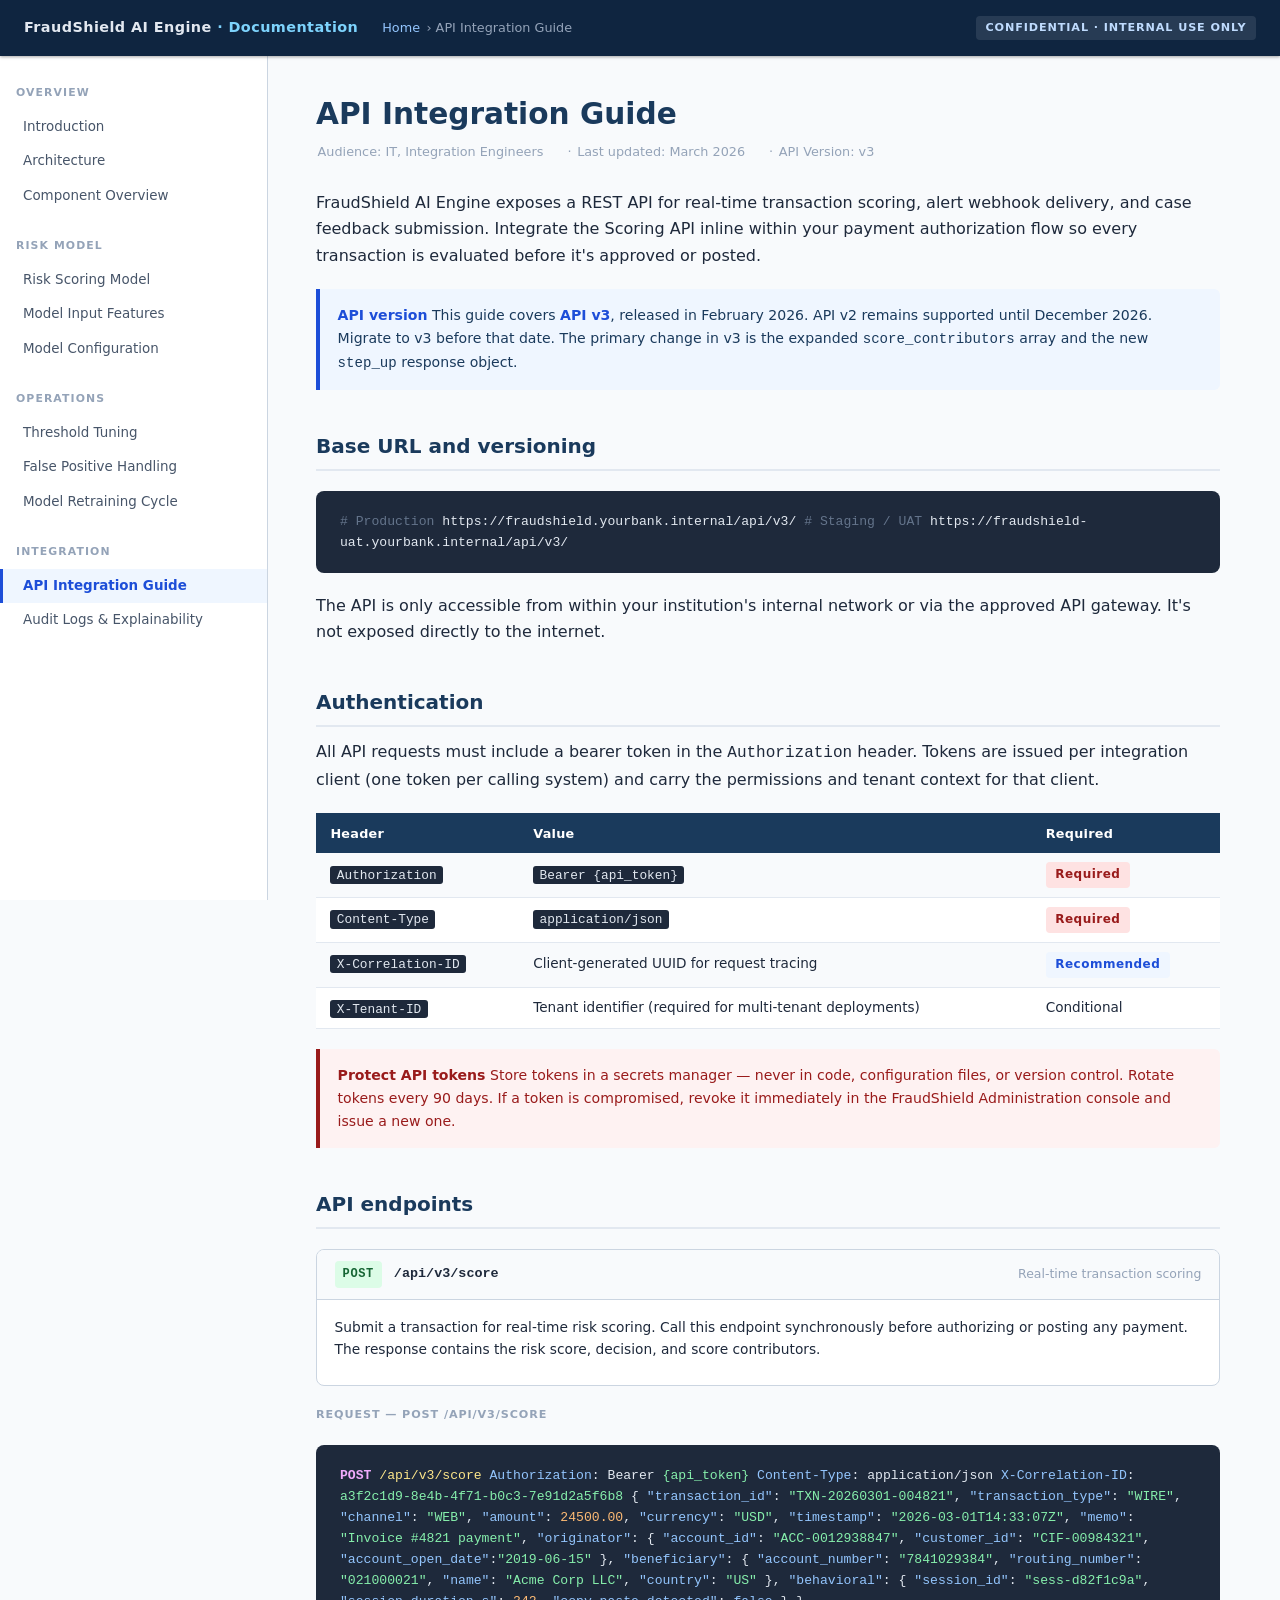
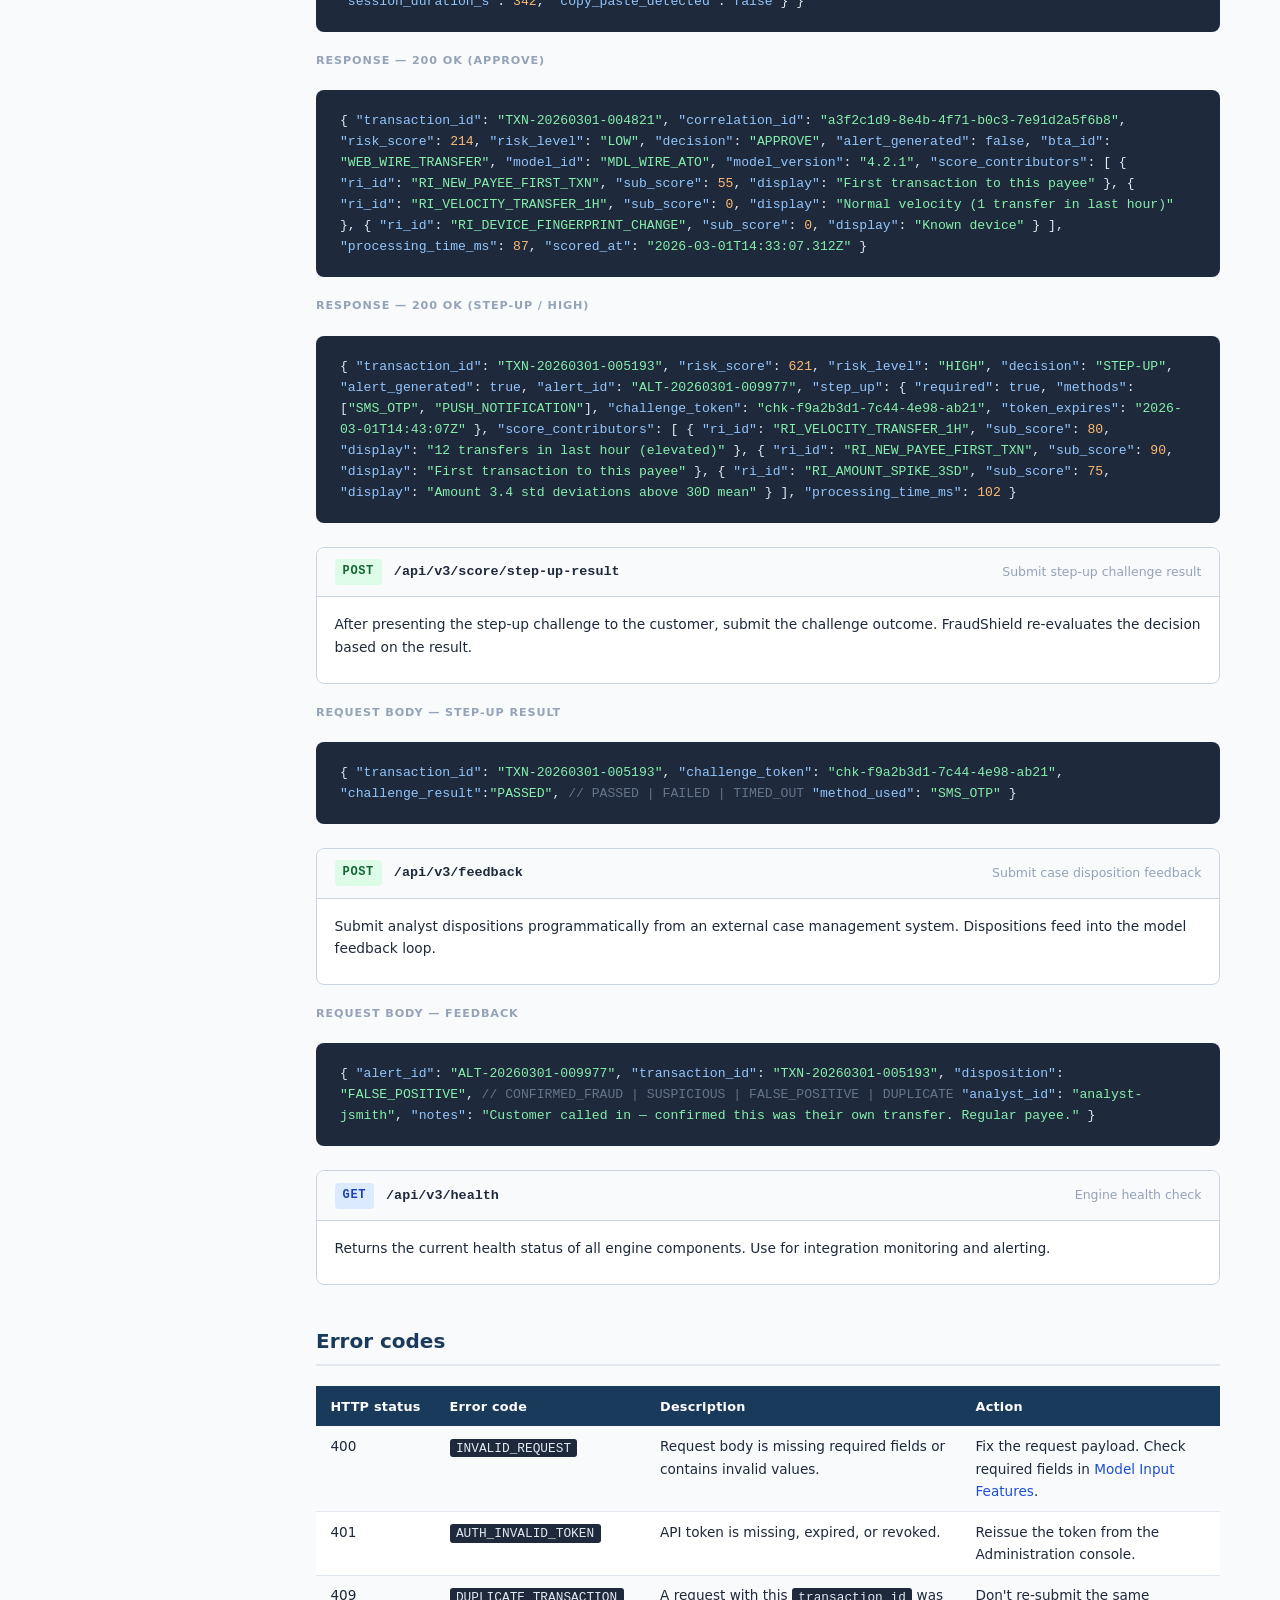
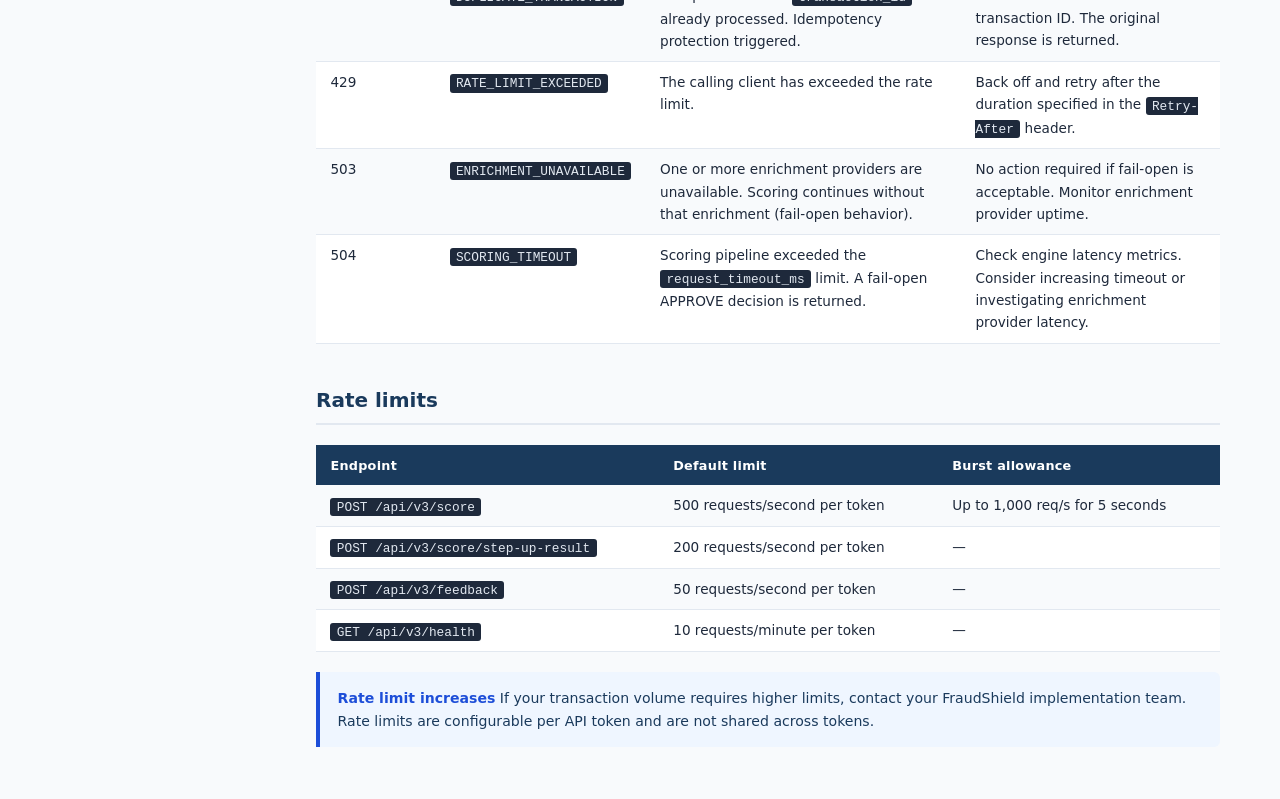
==== api-integration.html @ 113133ea "Initial build: FraudShield AI Engine documentation site 9-page enterprise HTML documentation portal " ====
<!DOCTYPE html>
<html lang="en">
<head>
<meta charset="UTF-8">
<meta name="viewport" content="width=device-width, initial-scale=1.0">
<title>API Integration Guide — FraudShield AI Engine</title>
<link rel="stylesheet" href="assets/style.css">
</head>
<body>

<header class="site-header">
  <a class="header-brand" href="index.html">FraudShield AI Engine <span>· Documentation</span></a>
  <div class="header-breadcrumb">
    <a href="index.html">Home</a> › API Integration Guide
  </div>
  <span class="header-badge">Confidential · Internal Use Only</span>
</header>

<nav class="sidebar">
  <div class="nav-section">Overview</div>
  <a href="index.html">Introduction</a>
  <a href="index.html#architecture">Architecture</a>
  <a href="index.html#components">Component Overview</a>

  <div class="nav-section">Risk Model</div>
  <a href="risk-model.html">Risk Scoring Model</a>
  <a href="model-inputs.html">Model Input Features</a>
  <a href="configuration.html">Model Configuration</a>

  <div class="nav-section">Operations</div>
  <a href="threshold-tuning.html">Threshold Tuning</a>
  <a href="false-positives.html">False Positive Handling</a>
  <a href="retraining.html">Model Retraining Cycle</a>

  <div class="nav-section">Integration</div>
  <a href="api-integration.html" class="active">API Integration Guide</a>
  <a href="audit-explainability.html">Audit Logs &amp; Explainability</a>
</nav>

<main class="main">

  <h1>API Integration Guide</h1>
  <p class="topic-meta">
    <span>Audience: IT, Integration Engineers</span>
    <span>Last updated: March 2026</span>
    <span>API Version: v3</span>
  </p>

  <p>
    FraudShield AI Engine exposes a REST API for real-time transaction scoring, alert webhook delivery, and case feedback submission. Integrate the Scoring API inline within your payment authorization flow so every transaction is evaluated before it's approved or posted.
  </p>

  <div class="note">
    <strong>API version</strong>
    This guide covers <strong>API v3</strong>, released in February 2026. API v2 remains supported until December 2026. Migrate to v3 before that date. The primary change in v3 is the expanded <code>score_contributors</code> array and the new <code>step_up</code> response object.
  </div>

  <!-- BASE URL -->
  <h2 id="base-url">Base URL and versioning</h2>

  <div class="code-block">
<span class="c-cmt"># Production</span>
https://fraudshield.yourbank.internal/api/v3/

<span class="c-cmt"># Staging / UAT</span>
https://fraudshield-uat.yourbank.internal/api/v3/
  </div>

  <p>
    The API is only accessible from within your institution's internal network or via the approved API gateway. It's not exposed directly to the internet.
  </p>

  <!-- AUTHENTICATION -->
  <h2 id="authentication">Authentication</h2>
  <p>
    All API requests must include a bearer token in the <code>Authorization</code> header. Tokens are issued per integration client (one token per calling system) and carry the permissions and tenant context for that client.
  </p>

  <div class="table-wrap">
    <table>
      <thead>
        <tr>
          <th>Header</th>
          <th>Value</th>
          <th>Required</th>
        </tr>
      </thead>
      <tbody>
        <tr>
          <td><code>Authorization</code></td>
          <td><code>Bearer {api_token}</code></td>
          <td><span class="score-badge badge-high">Required</span></td>
        </tr>
        <tr>
          <td><code>Content-Type</code></td>
          <td><code>application/json</code></td>
          <td><span class="score-badge badge-high">Required</span></td>
        </tr>
        <tr>
          <td><code>X-Correlation-ID</code></td>
          <td>Client-generated UUID for request tracing</td>
          <td><span class="score-badge badge-info">Recommended</span></td>
        </tr>
        <tr>
          <td><code>X-Tenant-ID</code></td>
          <td>Tenant identifier (required for multi-tenant deployments)</td>
          <td>Conditional</td>
        </tr>
      </tbody>
    </table>
  </div>

  <div class="caution">
    <strong>Protect API tokens</strong>
    Store tokens in a secrets manager — never in code, configuration files, or version control. Rotate tokens every 90 days. If a token is compromised, revoke it immediately in the FraudShield Administration console and issue a new one.
  </div>

  <!-- ENDPOINTS -->
  <h2 id="endpoints">API endpoints</h2>

  <!-- SCORE -->
  <div class="endpoint">
    <div class="endpoint-header">
      <span class="method method-post">POST</span>
      <span class="endpoint-path">/api/v3/score</span>
      <span class="endpoint-desc">Real-time transaction scoring</span>
    </div>
    <div class="endpoint-body">
      <p>Submit a transaction for real-time risk scoring. Call this endpoint synchronously before authorizing or posting any payment. The response contains the risk score, decision, and score contributors.</p>
    </div>
  </div>

  <div class="code-label">Request — POST /api/v3/score</div>
  <div class="code-block">
<span class="c-verb">POST</span> <span class="c-url">/api/v3/score</span>
<span class="c-key">Authorization</span>: Bearer <span class="c-str">{api_token}</span>
<span class="c-key">Content-Type</span>: application/json
<span class="c-key">X-Correlation-ID</span>: <span class="c-str">a3f2c1d9-8e4b-4f71-b0c3-7e91d2a5f6b8</span>

{
  <span class="c-key">"transaction_id"</span>:    <span class="c-str">"TXN-20260301-004821"</span>,
  <span class="c-key">"transaction_type"</span>:  <span class="c-str">"WIRE"</span>,
  <span class="c-key">"channel"</span>:           <span class="c-str">"WEB"</span>,
  <span class="c-key">"amount"</span>:            <span class="c-num">24500.00</span>,
  <span class="c-key">"currency"</span>:          <span class="c-str">"USD"</span>,
  <span class="c-key">"timestamp"</span>:         <span class="c-str">"2026-03-01T14:33:07Z"</span>,
  <span class="c-key">"memo"</span>:              <span class="c-str">"Invoice #4821 payment"</span>,
  <span class="c-key">"originator"</span>: {
    <span class="c-key">"account_id"</span>:       <span class="c-str">"ACC-0012938847"</span>,
    <span class="c-key">"customer_id"</span>:      <span class="c-str">"CIF-00984321"</span>,
    <span class="c-key">"account_open_date"</span>:<span class="c-str">"2019-06-15"</span>
  },
  <span class="c-key">"beneficiary"</span>: {
    <span class="c-key">"account_number"</span>:   <span class="c-str">"7841029384"</span>,
    <span class="c-key">"routing_number"</span>:   <span class="c-str">"021000021"</span>,
    <span class="c-key">"name"</span>:             <span class="c-str">"Acme Corp LLC"</span>,
    <span class="c-key">"country"</span>:          <span class="c-str">"US"</span>
  },
  <span class="c-key">"behavioral"</span>: {
    <span class="c-key">"session_id"</span>:           <span class="c-str">"sess-d82f1c9a"</span>,
    <span class="c-key">"session_duration_s"</span>:   <span class="c-num">342</span>,
    <span class="c-key">"copy_paste_detected"</span>:  <span class="c-key">false</span>
  }
}
  </div>

  <div class="code-label">Response — 200 OK (APPROVE)</div>
  <div class="code-block">
{
  <span class="c-key">"transaction_id"</span>:    <span class="c-str">"TXN-20260301-004821"</span>,
  <span class="c-key">"correlation_id"</span>:    <span class="c-str">"a3f2c1d9-8e4b-4f71-b0c3-7e91d2a5f6b8"</span>,
  <span class="c-key">"risk_score"</span>:        <span class="c-num">214</span>,
  <span class="c-key">"risk_level"</span>:        <span class="c-str">"LOW"</span>,
  <span class="c-key">"decision"</span>:          <span class="c-str">"APPROVE"</span>,
  <span class="c-key">"alert_generated"</span>:   <span class="c-key">false</span>,
  <span class="c-key">"bta_id"</span>:            <span class="c-str">"WEB_WIRE_TRANSFER"</span>,
  <span class="c-key">"model_id"</span>:          <span class="c-str">"MDL_WIRE_ATO"</span>,
  <span class="c-key">"model_version"</span>:     <span class="c-str">"4.2.1"</span>,
  <span class="c-key">"score_contributors"</span>: [
    { <span class="c-key">"ri_id"</span>: <span class="c-str">"RI_NEW_PAYEE_FIRST_TXN"</span>,     <span class="c-key">"sub_score"</span>: <span class="c-num">55</span>, <span class="c-key">"display"</span>: <span class="c-str">"First transaction to this payee"</span> },
    { <span class="c-key">"ri_id"</span>: <span class="c-str">"RI_VELOCITY_TRANSFER_1H"</span>,     <span class="c-key">"sub_score"</span>: <span class="c-num">0</span>,  <span class="c-key">"display"</span>: <span class="c-str">"Normal velocity (1 transfer in last hour)"</span> },
    { <span class="c-key">"ri_id"</span>: <span class="c-str">"RI_DEVICE_FINGERPRINT_CHANGE"</span>, <span class="c-key">"sub_score"</span>: <span class="c-num">0</span>,  <span class="c-key">"display"</span>: <span class="c-str">"Known device"</span> }
  ],
  <span class="c-key">"processing_time_ms"</span>: <span class="c-num">87</span>,
  <span class="c-key">"scored_at"</span>:         <span class="c-str">"2026-03-01T14:33:07.312Z"</span>
}
  </div>

  <div class="code-label">Response — 200 OK (STEP-UP / HIGH)</div>
  <div class="code-block">
{
  <span class="c-key">"transaction_id"</span>:    <span class="c-str">"TXN-20260301-005193"</span>,
  <span class="c-key">"risk_score"</span>:        <span class="c-num">621</span>,
  <span class="c-key">"risk_level"</span>:        <span class="c-str">"HIGH"</span>,
  <span class="c-key">"decision"</span>:          <span class="c-str">"STEP-UP"</span>,
  <span class="c-key">"alert_generated"</span>:   <span class="c-key">true</span>,
  <span class="c-key">"alert_id"</span>:          <span class="c-str">"ALT-20260301-009977"</span>,
  <span class="c-key">"step_up"</span>: {
    <span class="c-key">"required"</span>:         <span class="c-key">true</span>,
    <span class="c-key">"methods"</span>:          [<span class="c-str">"SMS_OTP"</span>, <span class="c-str">"PUSH_NOTIFICATION"</span>],
    <span class="c-key">"challenge_token"</span>:  <span class="c-str">"chk-f9a2b3d1-7c44-4e98-ab21"</span>,
    <span class="c-key">"token_expires"</span>:    <span class="c-str">"2026-03-01T14:43:07Z"</span>
  },
  <span class="c-key">"score_contributors"</span>: [
    { <span class="c-key">"ri_id"</span>: <span class="c-str">"RI_VELOCITY_TRANSFER_1H"</span>,  <span class="c-key">"sub_score"</span>: <span class="c-num">80</span>, <span class="c-key">"display"</span>: <span class="c-str">"12 transfers in last hour (elevated)"</span> },
    { <span class="c-key">"ri_id"</span>: <span class="c-str">"RI_NEW_PAYEE_FIRST_TXN"</span>,    <span class="c-key">"sub_score"</span>: <span class="c-num">90</span>, <span class="c-key">"display"</span>: <span class="c-str">"First transaction to this payee"</span> },
    { <span class="c-key">"ri_id"</span>: <span class="c-str">"RI_AMOUNT_SPIKE_3SD"</span>,       <span class="c-key">"sub_score"</span>: <span class="c-num">75</span>, <span class="c-key">"display"</span>: <span class="c-str">"Amount 3.4 std deviations above 30D mean"</span> }
  ],
  <span class="c-key">"processing_time_ms"</span>: <span class="c-num">102</span>
}
  </div>

  <!-- STEP-UP CONFIRMATION -->
  <div class="endpoint" style="margin-top:1.5rem;">
    <div class="endpoint-header">
      <span class="method method-post">POST</span>
      <span class="endpoint-path">/api/v3/score/step-up-result</span>
      <span class="endpoint-desc">Submit step-up challenge result</span>
    </div>
    <div class="endpoint-body">
      <p>After presenting the step-up challenge to the customer, submit the challenge outcome. FraudShield re-evaluates the decision based on the result.</p>
    </div>
  </div>

  <div class="code-label">Request body — step-up result</div>
  <div class="code-block">
{
  <span class="c-key">"transaction_id"</span>:  <span class="c-str">"TXN-20260301-005193"</span>,
  <span class="c-key">"challenge_token"</span>: <span class="c-str">"chk-f9a2b3d1-7c44-4e98-ab21"</span>,
  <span class="c-key">"challenge_result"</span>:<span class="c-str">"PASSED"</span>,   <span class="c-cmt">// PASSED | FAILED | TIMED_OUT</span>
  <span class="c-key">"method_used"</span>:     <span class="c-str">"SMS_OTP"</span>
}
  </div>

  <!-- CASE FEEDBACK -->
  <div class="endpoint" style="margin-top:1.5rem;">
    <div class="endpoint-header">
      <span class="method method-post">POST</span>
      <span class="endpoint-path">/api/v3/feedback</span>
      <span class="endpoint-desc">Submit case disposition feedback</span>
    </div>
    <div class="endpoint-body">
      <p>Submit analyst dispositions programmatically from an external case management system. Dispositions feed into the model feedback loop.</p>
    </div>
  </div>

  <div class="code-label">Request body — feedback</div>
  <div class="code-block">
{
  <span class="c-key">"alert_id"</span>:       <span class="c-str">"ALT-20260301-009977"</span>,
  <span class="c-key">"transaction_id"</span>: <span class="c-str">"TXN-20260301-005193"</span>,
  <span class="c-key">"disposition"</span>:    <span class="c-str">"FALSE_POSITIVE"</span>,  <span class="c-cmt">// CONFIRMED_FRAUD | SUSPICIOUS | FALSE_POSITIVE | DUPLICATE</span>
  <span class="c-key">"analyst_id"</span>:     <span class="c-str">"analyst-jsmith"</span>,
  <span class="c-key">"notes"</span>:          <span class="c-str">"Customer called in — confirmed this was their own transfer. Regular payee."</span>
}
  </div>

  <!-- HEALTH -->
  <div class="endpoint" style="margin-top:1.5rem;">
    <div class="endpoint-header">
      <span class="method method-get">GET</span>
      <span class="endpoint-path">/api/v3/health</span>
      <span class="endpoint-desc">Engine health check</span>
    </div>
    <div class="endpoint-body">
      <p>Returns the current health status of all engine components. Use for integration monitoring and alerting.</p>
    </div>
  </div>

  <!-- ERROR CODES -->
  <h2 id="error-codes">Error codes</h2>

  <div class="table-wrap">
    <table>
      <thead>
        <tr>
          <th>HTTP status</th>
          <th>Error code</th>
          <th>Description</th>
          <th>Action</th>
        </tr>
      </thead>
      <tbody>
        <tr>
          <td>400</td>
          <td><code>INVALID_REQUEST</code></td>
          <td>Request body is missing required fields or contains invalid values.</td>
          <td>Fix the request payload. Check required fields in <a href="model-inputs.html">Model Input Features</a>.</td>
        </tr>
        <tr>
          <td>401</td>
          <td><code>AUTH_INVALID_TOKEN</code></td>
          <td>API token is missing, expired, or revoked.</td>
          <td>Reissue the token from the Administration console.</td>
        </tr>
        <tr>
          <td>409</td>
          <td><code>DUPLICATE_TRANSACTION</code></td>
          <td>A request with this <code>transaction_id</code> was already processed. Idempotency protection triggered.</td>
          <td>Don't re-submit the same transaction ID. The original response is returned.</td>
        </tr>
        <tr>
          <td>429</td>
          <td><code>RATE_LIMIT_EXCEEDED</code></td>
          <td>The calling client has exceeded the rate limit.</td>
          <td>Back off and retry after the duration specified in the <code>Retry-After</code> header.</td>
        </tr>
        <tr>
          <td>503</td>
          <td><code>ENRICHMENT_UNAVAILABLE</code></td>
          <td>One or more enrichment providers are unavailable. Scoring continues without that enrichment (fail-open behavior).</td>
          <td>No action required if fail-open is acceptable. Monitor enrichment provider uptime.</td>
        </tr>
        <tr>
          <td>504</td>
          <td><code>SCORING_TIMEOUT</code></td>
          <td>Scoring pipeline exceeded the <code>request_timeout_ms</code> limit. A fail-open APPROVE decision is returned.</td>
          <td>Check engine latency metrics. Consider increasing timeout or investigating enrichment provider latency.</td>
        </tr>
      </tbody>
    </table>
  </div>

  <!-- RATE LIMITS -->
  <h2 id="rate-limits">Rate limits</h2>

  <div class="table-wrap">
    <table>
      <thead>
        <tr>
          <th>Endpoint</th>
          <th>Default limit</th>
          <th>Burst allowance</th>
        </tr>
      </thead>
      <tbody>
        <tr>
          <td><code>POST /api/v3/score</code></td>
          <td>500 requests/second per token</td>
          <td>Up to 1,000 req/s for 5 seconds</td>
        </tr>
        <tr>
          <td><code>POST /api/v3/score/step-up-result</code></td>
          <td>200 requests/second per token</td>
          <td>—</td>
        </tr>
        <tr>
          <td><code>POST /api/v3/feedback</code></td>
          <td>50 requests/second per token</td>
          <td>—</td>
        </tr>
        <tr>
          <td><code>GET /api/v3/health</code></td>
          <td>10 requests/minute per token</td>
          <td>—</td>
        </tr>
      </tbody>
    </table>
  </div>

  <div class="note">
    <strong>Rate limit increases</strong>
    If your transaction volume requires higher limits, contact your FraudShield implementation team. Rate limits are configurable per API token and are not shared across tokens.
  </div>

</main>
</body>
</html>
---- assets/style.css ----
/* ============================================================
   FraudShield AI Engine — Documentation Stylesheet
   Audience: Fraud Operations, Data Science, Compliance, IT
   Style: Enterprise documentation portal (MadCap Flare-inspired)
   ============================================================ */

:root {
  --primary:       #1a3a5c;
  --primary-dark:  #0f2540;
  --accent:        #1d4ed8;
  --accent-light:  #eff6ff;
  --warning:       #92400e;
  --warning-bg:    #fffbeb;
  --warning-border:#f59e0b;
  --success:       #166534;
  --success-bg:    #f0fdf4;
  --danger:        #991b1b;
  --danger-bg:     #fef2f2;
  --danger-border: #fca5a5;
  --risk-low:      #166534;
  --risk-low-bg:   #dcfce7;
  --risk-med:      #92400e;
  --risk-med-bg:   #fef3c7;
  --risk-high:     #991b1b;
  --risk-high-bg:  #fee2e2;
  --risk-critical: #6b21a8;
  --risk-critical-bg: #f3e8ff;
  --text:          #1e293b;
  --text-secondary:#475569;
  --text-muted:    #94a3b8;
  --border:        #cbd5e1;
  --border-light:  #e2e8f0;
  --bg:            #f8fafc;
  --bg-card:       #ffffff;
  --code-bg:       #1e293b;
  --code-text:     #e2e8f0;
  --nav-width:     268px;
  --header-h:      56px;
}

*, *::before, *::after { box-sizing: border-box; margin: 0; padding: 0; }

html { font-size: 16px; scroll-behavior: smooth; }

body {
  font-family: 'Segoe UI', system-ui, -apple-system, sans-serif;
  color: var(--text);
  background: var(--bg);
  line-height: 1.65;
}

/* ── HEADER ── */
.site-header {
  position: fixed;
  top: 0; left: 0; right: 0;
  height: var(--header-h);
  background: var(--primary-dark);
  color: #fff;
  display: flex;
  align-items: center;
  padding: 0 1.5rem;
  gap: 1.5rem;
  z-index: 100;
  box-shadow: 0 1px 3px rgba(0,0,0,0.35);
}
.header-brand {
  font-size: 0.9rem;
  font-weight: 700;
  letter-spacing: 0.03em;
  color: #e2e8f0;
  text-decoration: none;
  white-space: nowrap;
}
.header-brand span { color: #7dd3fc; }
.header-breadcrumb {
  font-size: 0.8rem;
  color: #94a3b8;
  display: flex;
  align-items: center;
  gap: 0.4rem;
}
.header-breadcrumb a { color: #93c5fd; text-decoration: none; }
.header-breadcrumb a:hover { text-decoration: underline; }
.header-badge {
  margin-left: auto;
  font-size: 0.7rem;
  font-weight: 600;
  letter-spacing: 0.08em;
  text-transform: uppercase;
  background: rgba(255,255,255,0.1);
  color: #bfdbfe;
  padding: 0.2rem 0.6rem;
  border-radius: 4px;
}

/* ── SIDEBAR NAV ── */
.sidebar {
  position: fixed;
  top: var(--header-h);
  left: 0;
  bottom: 0;
  width: var(--nav-width);
  background: var(--bg-card);
  border-right: 1px solid var(--border);
  overflow-y: auto;
  padding: 1.5rem 0 2rem;
  z-index: 90;
}
.nav-section {
  padding: 0.25rem 1rem 0.5rem;
  font-size: 0.68rem;
  font-weight: 700;
  letter-spacing: 0.1em;
  text-transform: uppercase;
  color: var(--text-muted);
  margin-top: 1.25rem;
}
.nav-section:first-child { margin-top: 0; }
.sidebar a {
  display: block;
  padding: 0.38rem 1rem 0.38rem 1.25rem;
  font-size: 0.84rem;
  color: var(--text-secondary);
  text-decoration: none;
  border-left: 3px solid transparent;
  transition: background 0.12s, color 0.12s, border-color 0.12s;
}
.sidebar a:hover {
  background: var(--accent-light);
  color: var(--accent);
  border-left-color: var(--accent);
}
.sidebar a.active {
  background: var(--accent-light);
  color: var(--accent);
  border-left-color: var(--accent);
  font-weight: 600;
}

/* ── MAIN CONTENT ── */
.main {
  margin-left: var(--nav-width);
  margin-top: var(--header-h);
  padding: 2.5rem 3rem;
  max-width: 1000px;
}

/* ── TYPOGRAPHY ── */
h1 {
  font-size: 1.85rem;
  font-weight: 700;
  color: var(--primary);
  line-height: 1.25;
  margin-bottom: 0.5rem;
}
h2 {
  font-size: 1.25rem;
  font-weight: 700;
  color: var(--primary);
  margin-top: 2.5rem;
  margin-bottom: 0.75rem;
  padding-bottom: 0.4rem;
  border-bottom: 2px solid var(--border-light);
}
h3 {
  font-size: 1.05rem;
  font-weight: 700;
  color: var(--text);
  margin-top: 1.75rem;
  margin-bottom: 0.5rem;
}
h4 {
  font-size: 0.9rem;
  font-weight: 700;
  text-transform: uppercase;
  letter-spacing: 0.05em;
  color: var(--text-secondary);
  margin-top: 1.25rem;
  margin-bottom: 0.4rem;
}
p { margin-bottom: 0.9rem; color: var(--text); }
p:last-child { margin-bottom: 0; }
a { color: var(--accent); text-decoration: none; }
a:hover { text-decoration: underline; }

ul, ol {
  margin-left: 1.5rem;
  margin-bottom: 0.9rem;
}
li { margin-bottom: 0.3rem; }

.topic-meta {
  display: flex;
  gap: 1.5rem;
  font-size: 0.8rem;
  color: var(--text-muted);
  margin-bottom: 1.75rem;
  flex-wrap: wrap;
}
.topic-meta span::before {
  content: '· ';
  margin-right: 0.1rem;
}
.topic-meta span:first-child::before { content: ''; }

/* ── ADMONITIONS ── */
.note, .warning, .caution, .tip {
  border-left: 4px solid;
  border-radius: 0 6px 6px 0;
  padding: 0.9rem 1.1rem;
  margin: 1.25rem 0;
  font-size: 0.88rem;
}
.note {
  background: var(--accent-light);
  border-color: var(--accent);
  color: var(--primary);
}
.note strong { color: var(--accent); }
.warning {
  background: var(--warning-bg);
  border-color: var(--warning-border);
  color: var(--warning);
}
.warning strong { color: var(--warning); }
.caution {
  background: var(--danger-bg);
  border-color: var(--danger);
  color: var(--danger);
}
.caution strong { color: var(--danger); }
.tip {
  background: var(--success-bg);
  border-color: #22c55e;
  color: var(--success);
}
.tip strong { color: var(--success); }

/* ── TABLES ── */
.table-wrap { overflow-x: auto; margin: 1.25rem 0; }
table {
  width: 100%;
  border-collapse: collapse;
  font-size: 0.85rem;
}
thead th {
  background: var(--primary);
  color: #fff;
  font-weight: 600;
  padding: 0.6rem 0.9rem;
  text-align: left;
  white-space: nowrap;
  font-size: 0.8rem;
  letter-spacing: 0.02em;
}
tbody tr:nth-child(odd)  { background: var(--bg); }
tbody tr:nth-child(even) { background: var(--bg-card); }
tbody tr:hover           { background: var(--accent-light); }
td {
  padding: 0.55rem 0.9rem;
  border-bottom: 1px solid var(--border-light);
  vertical-align: top;
}
td code, th code {
  background: var(--code-bg);
  color: var(--code-text);
  padding: 0.1rem 0.4rem;
  border-radius: 3px;
  font-size: 0.8rem;
  font-family: 'Cascadia Code', 'Consolas', monospace;
}

/* ── CODE BLOCKS ── */
.code-block {
  background: var(--code-bg);
  color: var(--code-text);
  border-radius: 8px;
  padding: 1.25rem 1.5rem;
  margin: 1.25rem 0;
  overflow-x: auto;
  font-family: 'Cascadia Code', 'Consolas', monospace;
  font-size: 0.82rem;
  line-height: 1.6;
}
.code-label {
  font-size: 0.7rem;
  font-weight: 700;
  letter-spacing: 0.08em;
  text-transform: uppercase;
  color: var(--text-muted);
  margin-bottom: 0.4rem;
}
.c-key   { color: #93c5fd; }
.c-str   { color: #86efac; }
.c-num   { color: #fdba74; }
.c-cmt   { color: #64748b; }
.c-verb  { color: #f0abfc; font-weight: 700; }
.c-url   { color: #fde68a; }

/* ── OVERVIEW CARDS ── */
.card-grid {
  display: grid;
  grid-template-columns: repeat(auto-fill, minmax(210px, 1fr));
  gap: 1rem;
  margin: 1.5rem 0;
}
.card {
  background: var(--bg-card);
  border: 1px solid var(--border);
  border-radius: 10px;
  padding: 1.25rem 1.1rem;
  text-decoration: none;
  display: block;
  transition: box-shadow 0.15s, border-color 0.15s, transform 0.1s;
}
.card:hover {
  box-shadow: 0 4px 16px rgba(0,0,0,0.1);
  border-color: var(--accent);
  transform: translateY(-1px);
  text-decoration: none;
}
.card-icon {
  font-size: 1.75rem;
  margin-bottom: 0.6rem;
  line-height: 1;
}
.card-title {
  font-size: 0.9rem;
  font-weight: 700;
  color: var(--primary);
  margin-bottom: 0.4rem;
}
.card-desc {
  font-size: 0.8rem;
  color: var(--text-secondary);
  line-height: 1.5;
}

/* ── SCORE BADGES ── */
.score-badge {
  display: inline-block;
  padding: 0.2rem 0.6rem;
  border-radius: 4px;
  font-size: 0.75rem;
  font-weight: 700;
  letter-spacing: 0.04em;
}
.badge-low      { background: var(--risk-low-bg);      color: var(--risk-low); }
.badge-medium   { background: var(--risk-med-bg);      color: var(--risk-med); }
.badge-high     { background: var(--risk-high-bg);     color: var(--risk-high); }
.badge-critical { background: var(--risk-critical-bg); color: var(--risk-critical); }
.badge-info     { background: var(--accent-light);     color: var(--accent); }
.badge-neutral  { background: var(--border-light);     color: var(--text-secondary); }

/* ── STEP LIST ── */
.steps { list-style: none; margin-left: 0; padding: 0; counter-reset: steps; }
.steps li {
  counter-increment: steps;
  display: flex;
  gap: 1rem;
  margin-bottom: 1rem;
  padding-bottom: 1rem;
  border-bottom: 1px solid var(--border-light);
}
.steps li:last-child { border-bottom: none; margin-bottom: 0; padding-bottom: 0; }
.steps li::before {
  content: counter(steps);
  display: flex;
  align-items: center;
  justify-content: center;
  flex-shrink: 0;
  width: 28px;
  height: 28px;
  background: var(--accent);
  color: #fff;
  border-radius: 50%;
  font-size: 0.78rem;
  font-weight: 700;
  margin-top: 0.15rem;
}
.step-body strong { display: block; margin-bottom: 0.2rem; font-size: 0.92rem; }
.step-body p      { font-size: 0.86rem; color: var(--text-secondary); margin: 0; }

/* ── DEFINITION LIST ── */
dl { margin-bottom: 0.9rem; }
dt { font-weight: 700; font-size: 0.88rem; margin-top: 0.85rem; color: var(--text); }
dd { font-size: 0.86rem; color: var(--text-secondary); margin-left: 1.25rem; }

/* ── ARCHITECTURE DIAGRAM ── */
.arch-diagram {
  background: var(--primary-dark);
  color: #e2e8f0;
  border-radius: 10px;
  padding: 1.5rem 2rem;
  margin: 1.5rem 0;
  font-family: 'Cascadia Code', 'Consolas', monospace;
  font-size: 0.78rem;
  line-height: 1.7;
  overflow-x: auto;
}
.arch-diagram .arch-title {
  font-size: 0.7rem;
  font-weight: 700;
  letter-spacing: 0.1em;
  text-transform: uppercase;
  color: #7dd3fc;
  margin-bottom: 0.75rem;
}

/* ── ENDPOINT BLOCK ── */
.endpoint {
  background: var(--bg-card);
  border: 1px solid var(--border);
  border-radius: 8px;
  margin: 1.25rem 0;
  overflow: hidden;
}
.endpoint-header {
  display: flex;
  align-items: center;
  gap: 0.75rem;
  padding: 0.7rem 1.1rem;
  border-bottom: 1px solid var(--border);
  background: var(--bg);
}
.method {
  font-family: 'Cascadia Code', 'Consolas', monospace;
  font-size: 0.75rem;
  font-weight: 700;
  padding: 0.2rem 0.5rem;
  border-radius: 4px;
  letter-spacing: 0.05em;
}
.method-post { background: #dcfce7; color: #166534; }
.method-get  { background: #dbeafe; color: #1e40af; }
.endpoint-path {
  font-family: 'Cascadia Code', 'Consolas', monospace;
  font-size: 0.84rem;
  color: var(--text);
  font-weight: 600;
}
.endpoint-desc {
  margin-left: auto;
  font-size: 0.78rem;
  color: var(--text-muted);
}
.endpoint-body { padding: 1rem 1.1rem; }
.endpoint-body p { font-size: 0.86rem; margin-bottom: 0.5rem; }

/* ── RESPONSIVE ── */
@media (max-width: 900px) {
  .sidebar { display: none; }
  .main { margin-left: 0; padding: 1.5rem; }
  .card-grid { grid-template-columns: 1fr 1fr; }
}
@media (max-width: 600px) {
  .card-grid { grid-template-columns: 1fr; }
  .main { padding: 1rem; }
}
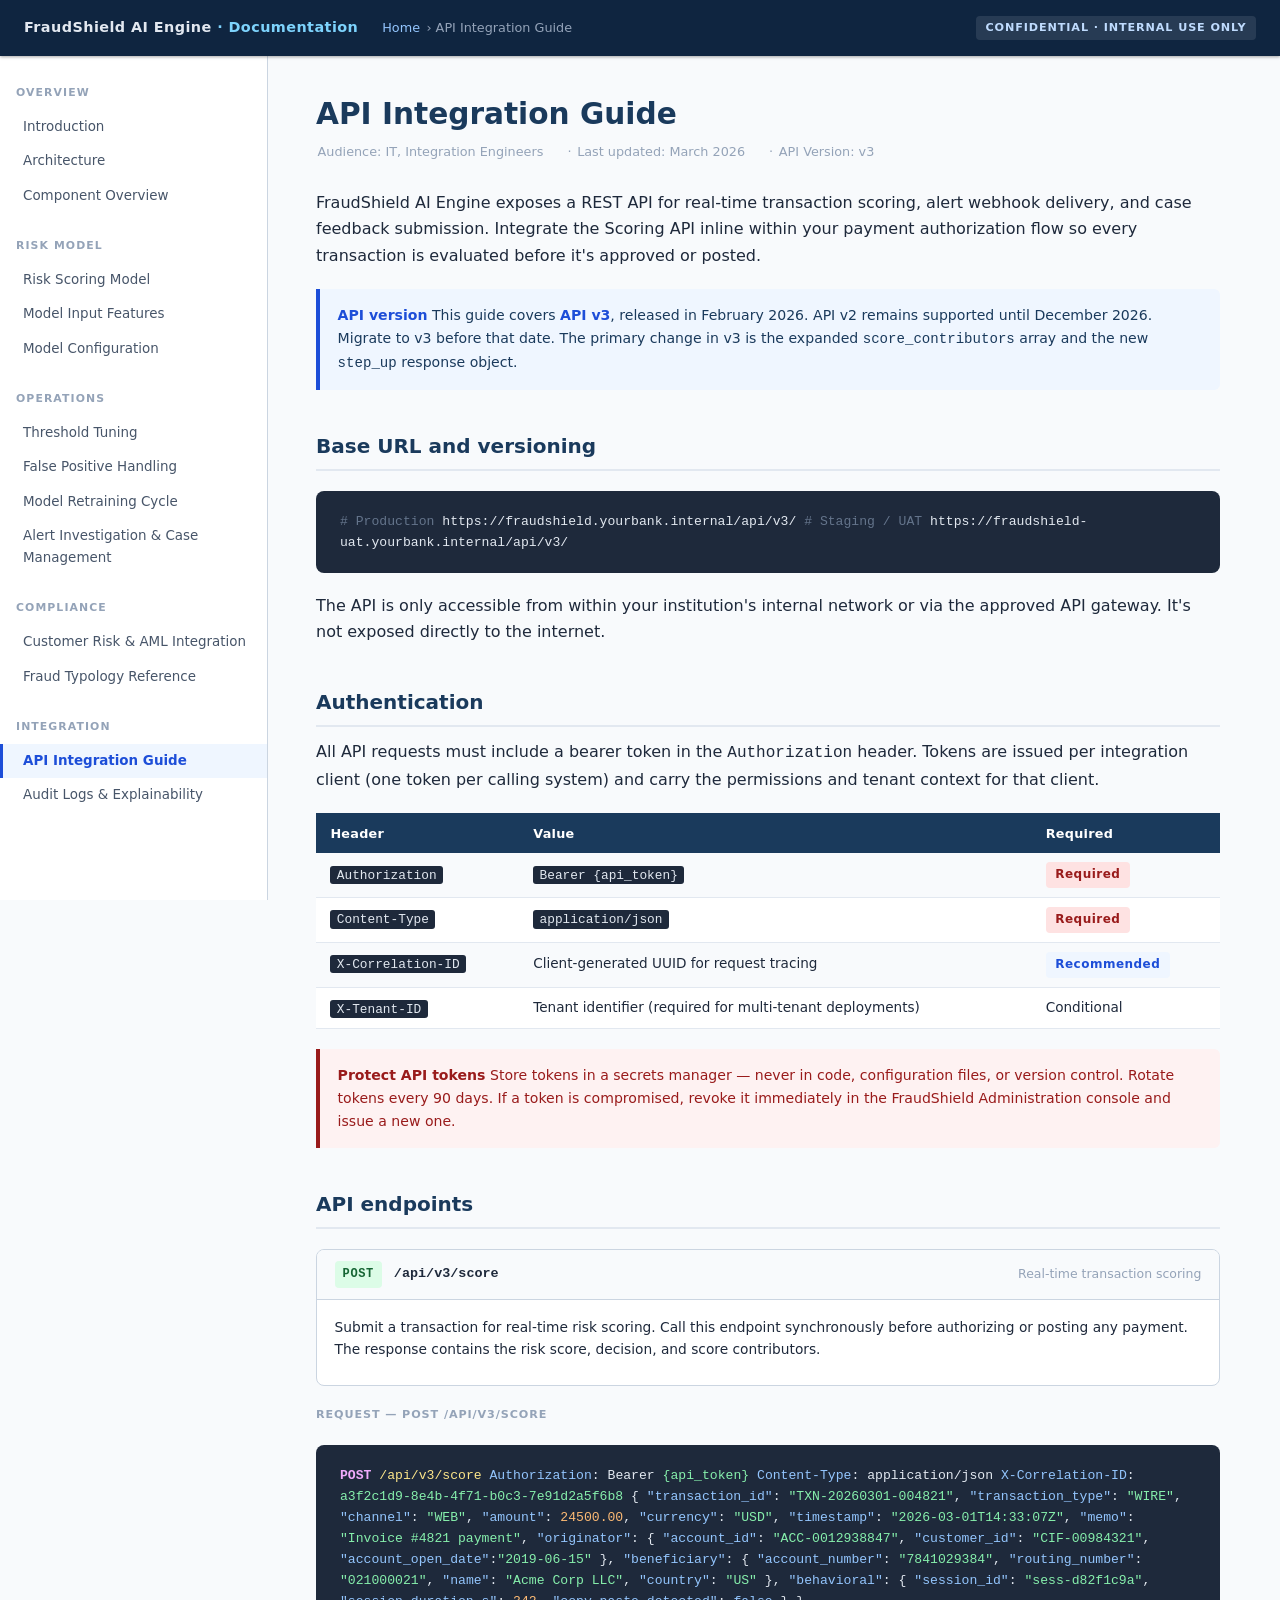
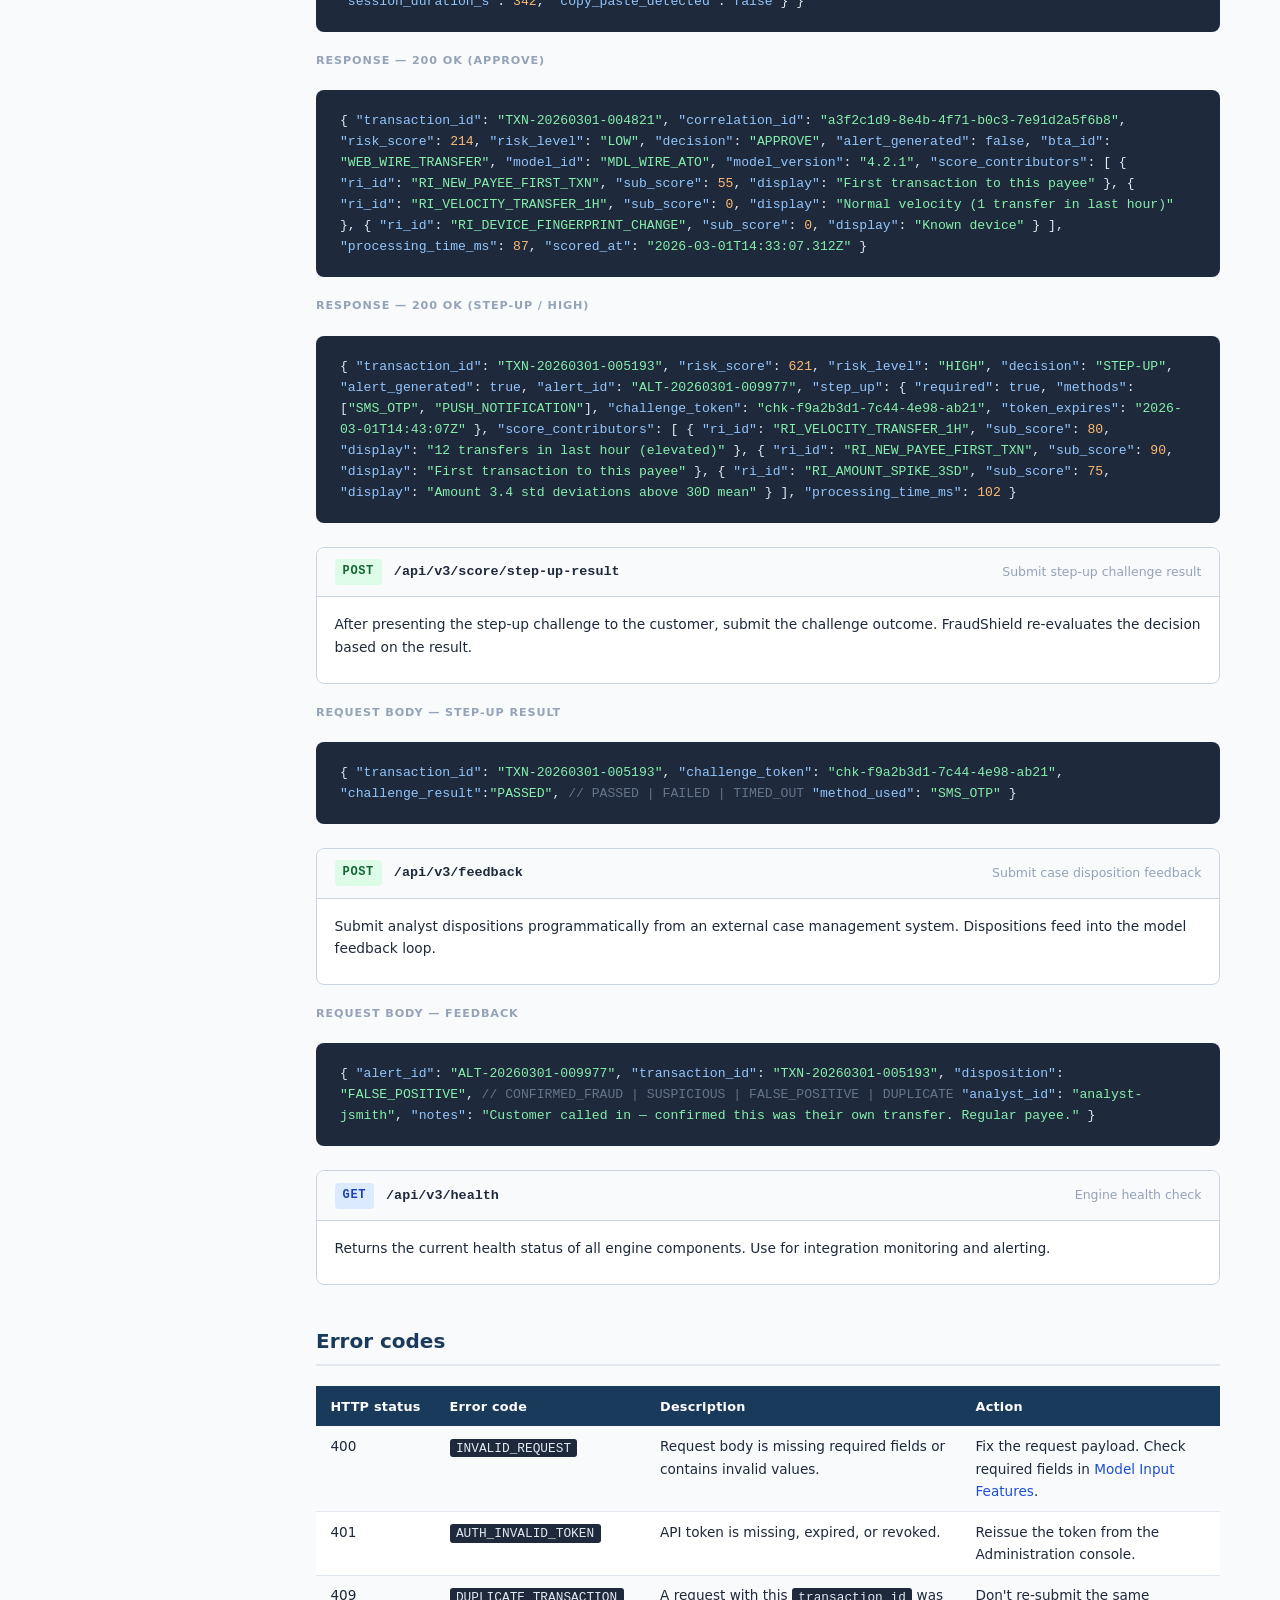
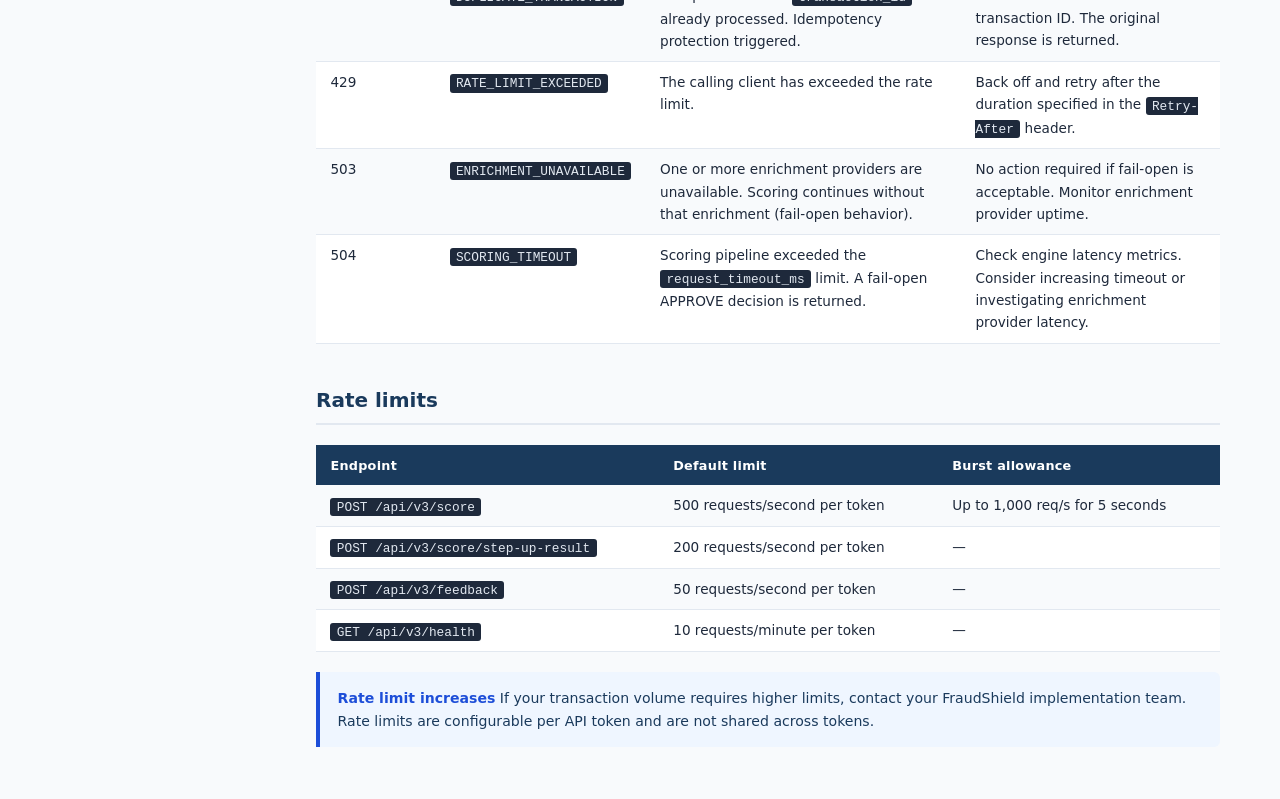
==== commit 3cfbdad5: "Add 3 new sections: Case Management, Customer Risk & AML, Fraud Typologies - case-management.html: F" ====
--- a/api-integration.html
+++ b/api-integration.html
@@ -31,6 +31,11 @@
   <a href="threshold-tuning.html">Threshold Tuning</a>
   <a href="false-positives.html">False Positive Handling</a>
   <a href="retraining.html">Model Retraining Cycle</a>
+  <a href="case-management.html">Alert Investigation &amp; Case Management</a>
+
+  <div class="nav-section">Compliance</div>
+  <a href="customer-risk.html">Customer Risk &amp; AML Integration</a>
+  <a href="fraud-typologies.html">Fraud Typology Reference</a>
 
   <div class="nav-section">Integration</div>
   <a href="api-integration.html" class="active">API Integration Guide</a>
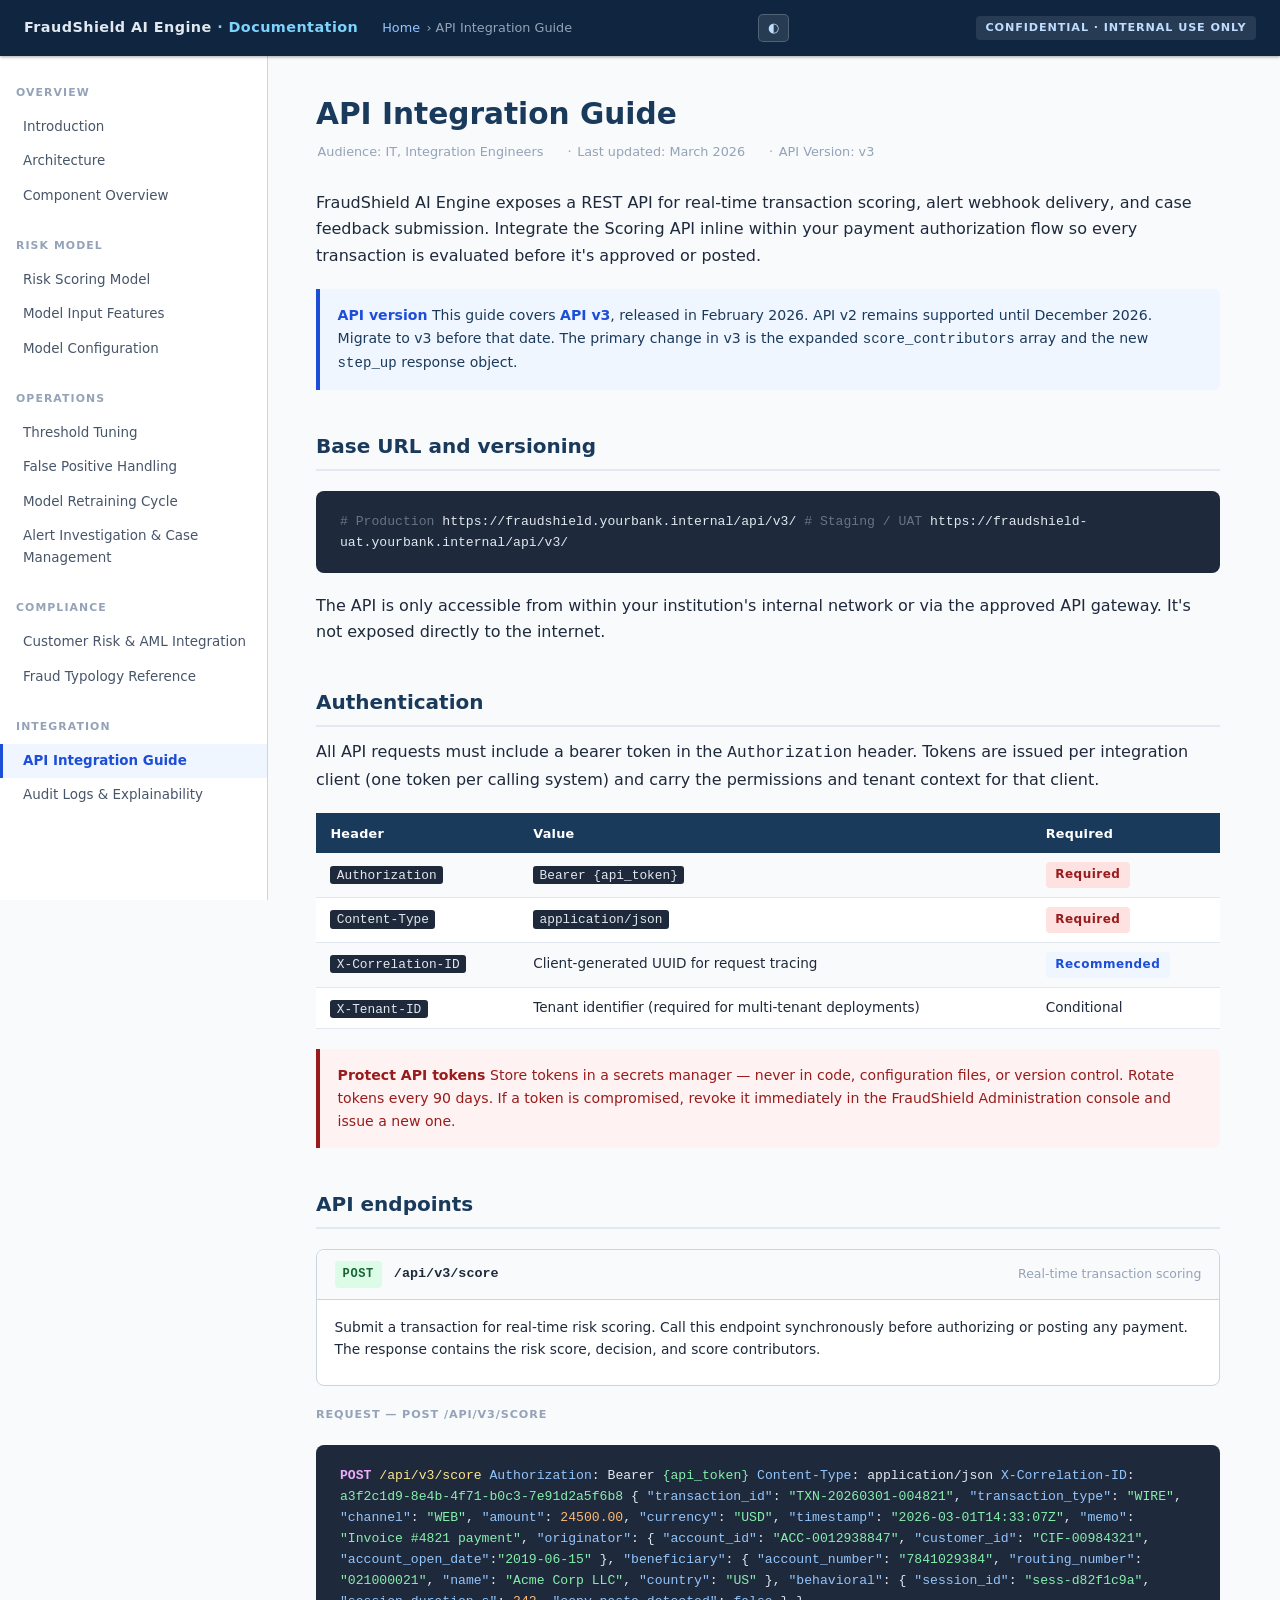
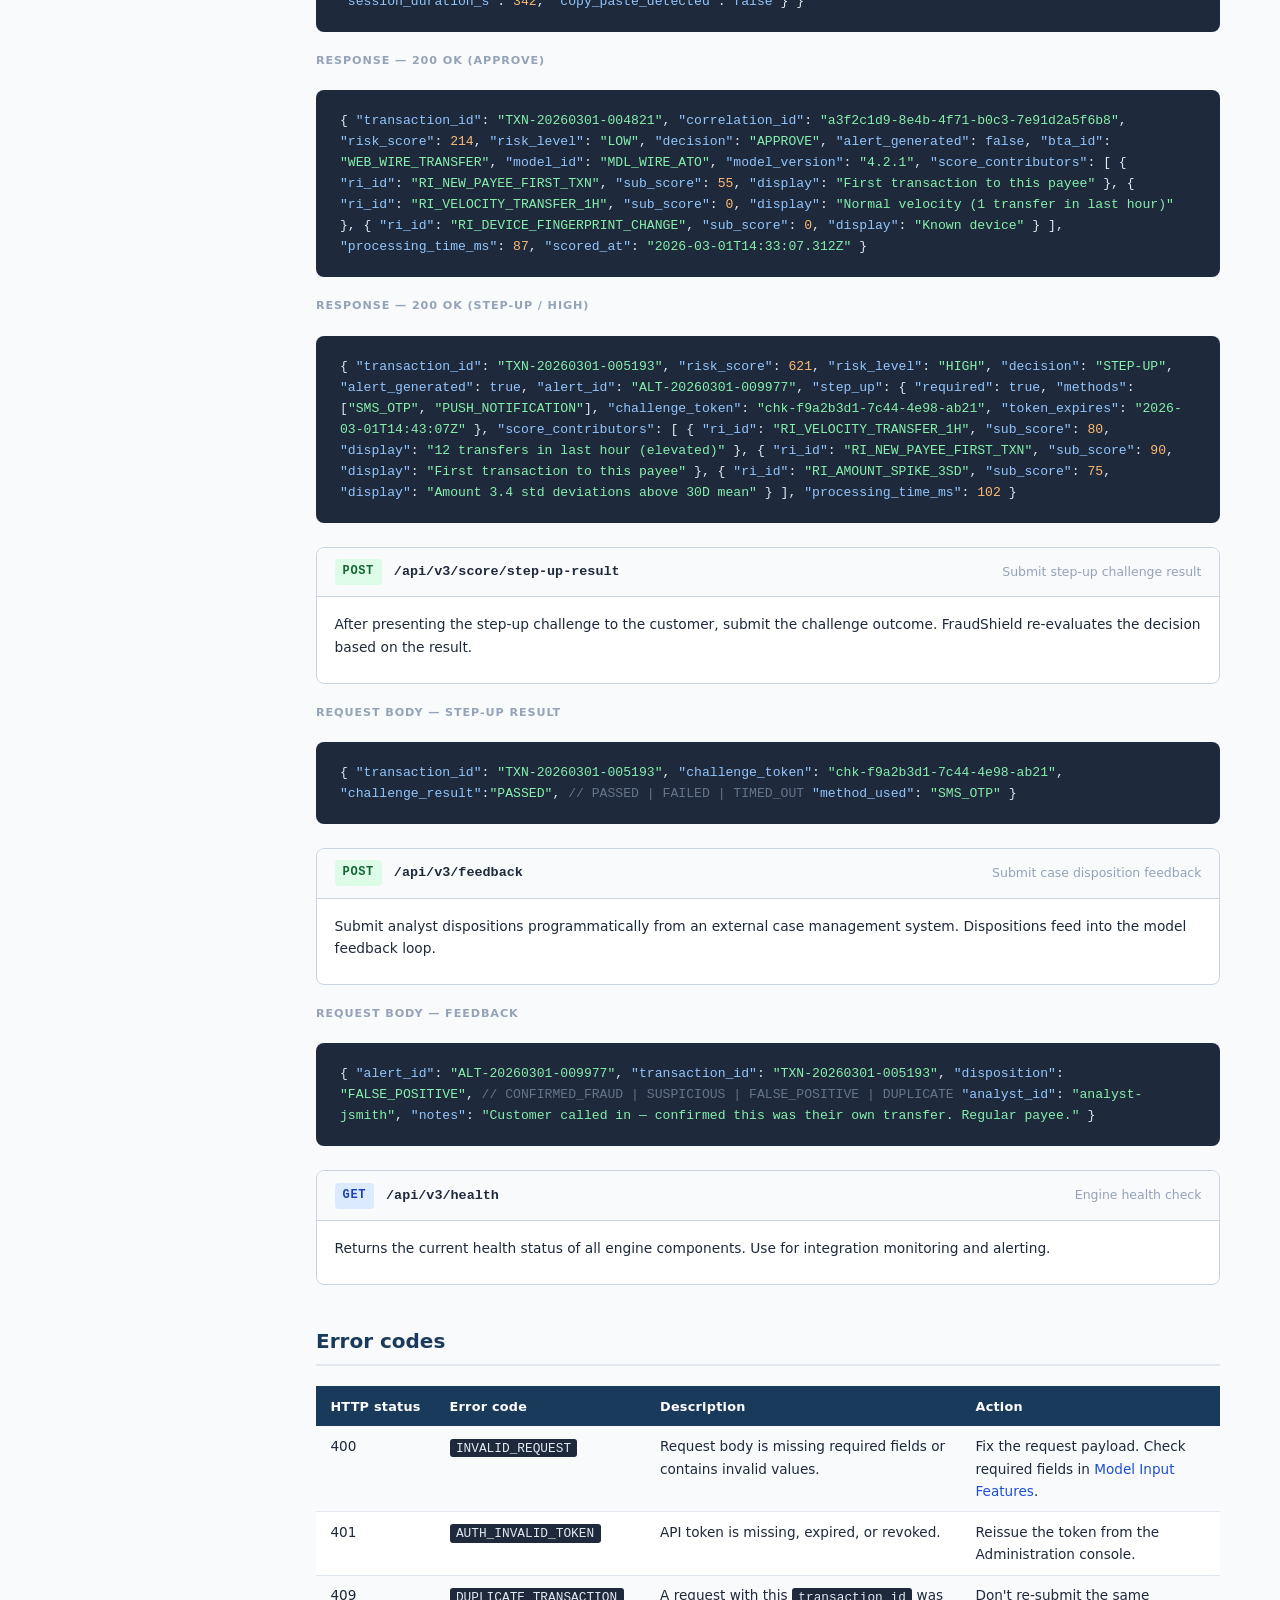
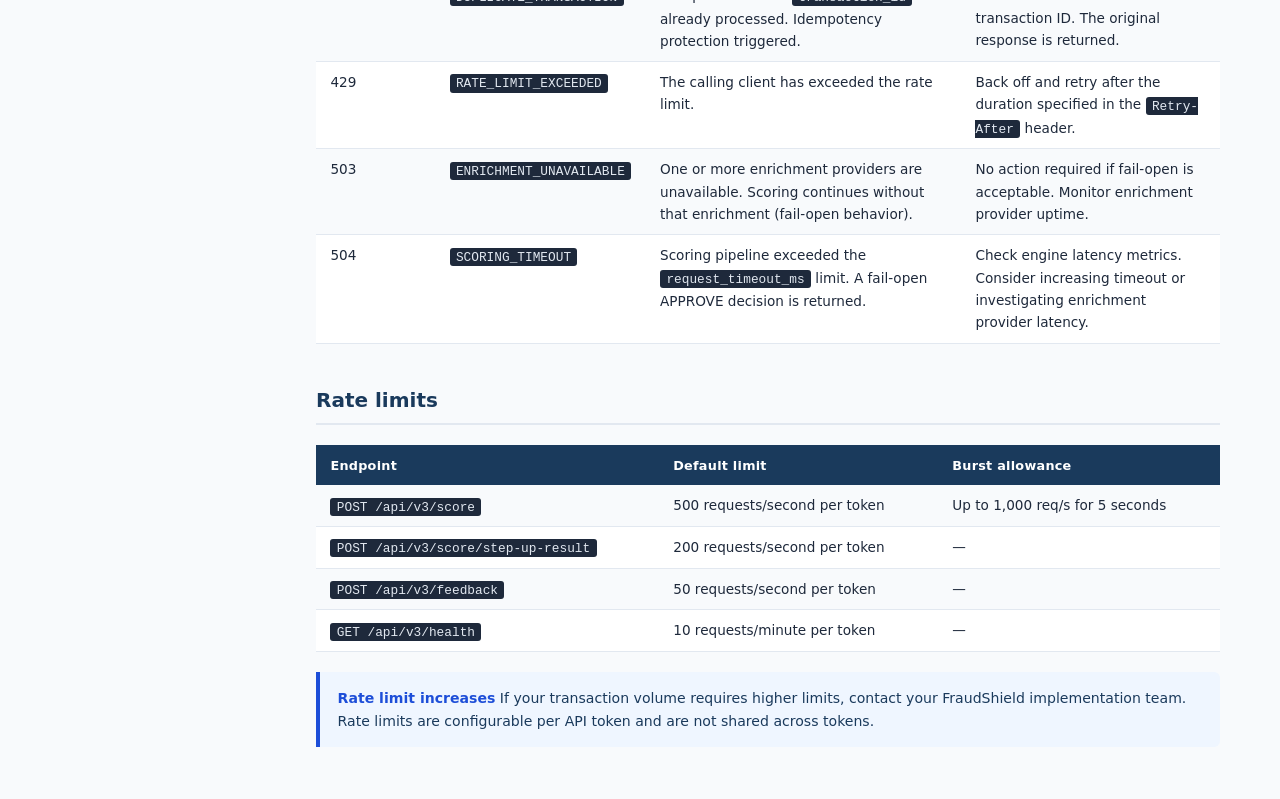
==== commit 3cb9a609: "Add dark/light mode, README, and complete documentation - Add dark theme CSS variables to style.css " ====
--- a/api-integration.html
+++ b/api-integration.html
@@ -5,6 +5,7 @@
 <meta name="viewport" content="width=device-width, initial-scale=1.0">
 <title>API Integration Guide — FraudShield AI Engine</title>
 <link rel="stylesheet" href="assets/style.css">
+<script>(function(){var t=localStorage.getItem("theme");if(t)document.documentElement.setAttribute("data-theme",t);else if(window.matchMedia("(prefers-color-scheme:dark)").matches)document.documentElement.setAttribute("data-theme","dark");else document.documentElement.setAttribute("data-theme","light");})()</script>
 </head>
 <body>
 
@@ -13,6 +14,7 @@
   <div class="header-breadcrumb">
     <a href="index.html">Home</a> › API Integration Guide
   </div>
+  <button class="theme-toggle" id="theme-toggle" aria-label="Toggle theme">&#9680;</button>
   <span class="header-badge">Confidential · Internal Use Only</span>
 </header>
 
@@ -369,5 +371,6 @@
   </div>
 
 </main>
+<script>(function(){var btn=document.getElementById("theme-toggle");if(!btn)return;function upd(){btn.textContent=document.documentElement.getAttribute("data-theme")==="dark"?"☀":"◐";}upd();btn.addEventListener("click",function(){var n=document.documentElement.getAttribute("data-theme")==="dark"?"light":"dark";document.documentElement.setAttribute("data-theme",n);localStorage.setItem("theme",n);upd();});})()</script>
 </body>
 </html>
--- a/assets/style.css
+++ b/assets/style.css
@@ -457,3 +457,59 @@
   .card-grid { grid-template-columns: 1fr; }
   .main { padding: 1rem; }
 }
+
+/* ═══════════════════════════════════════════════
+   DARK THEME — FraudShield AI Engine
+   ═══════════════════════════════════════════════ */
+[data-theme="dark"] {
+  --primary:          #90caf9;
+  --primary-dark:     #0f2540;
+  --accent:           #58a6ff;
+  --accent-light:     rgba(88,166,255,0.12);
+  --warning:          #fbbf24;
+  --warning-bg:       rgba(251,191,36,0.12);
+  --warning-border:   #f59e0b;
+  --success:          #4ade80;
+  --success-bg:       rgba(74,222,128,0.12);
+  --danger:           #f87171;
+  --danger-bg:        rgba(248,113,113,0.12);
+  --danger-border:    #ef4444;
+  --risk-low:         #4ade80;
+  --risk-low-bg:      rgba(22,101,52,0.25);
+  --risk-med:         #fbbf24;
+  --risk-med-bg:      rgba(146,64,14,0.25);
+  --risk-high:        #f87171;
+  --risk-high-bg:     rgba(153,27,27,0.25);
+  --risk-critical:    #d8b4fe;
+  --risk-critical-bg: rgba(107,33,168,0.25);
+  --text:             #e6edf3;
+  --text-secondary:   #8b949e;
+  --text-muted:       #6e7681;
+  --border:           #30363d;
+  --border-light:     #21262d;
+  --bg:               #0d1117;
+  --bg-card:          #161b22;
+  --code-bg:          #0d1117;
+  --code-text:        #e6edf3;
+}
+[data-theme="dark"] body { background: var(--bg); color: var(--text); }
+[data-theme="dark"] .sidebar { background: var(--bg-card); border-right-color: var(--border); }
+[data-theme="dark"] .sidebar a:hover,
+[data-theme="dark"] .sidebar a.active { background: var(--accent-light); color: var(--accent); }
+
+/* Theme toggle */
+.theme-toggle {
+  background: rgba(255,255,255,0.1);
+  border: 1px solid rgba(255,255,255,0.2);
+  color: #bfdbfe;
+  cursor: pointer;
+  border-radius: 5px;
+  padding: 3px 9px;
+  font-size: 13px;
+  line-height: 1.5;
+  margin-left: auto;
+  transition: background 0.2s;
+  white-space: nowrap;
+}
+.theme-toggle:hover { background: rgba(255,255,255,0.18); }
+
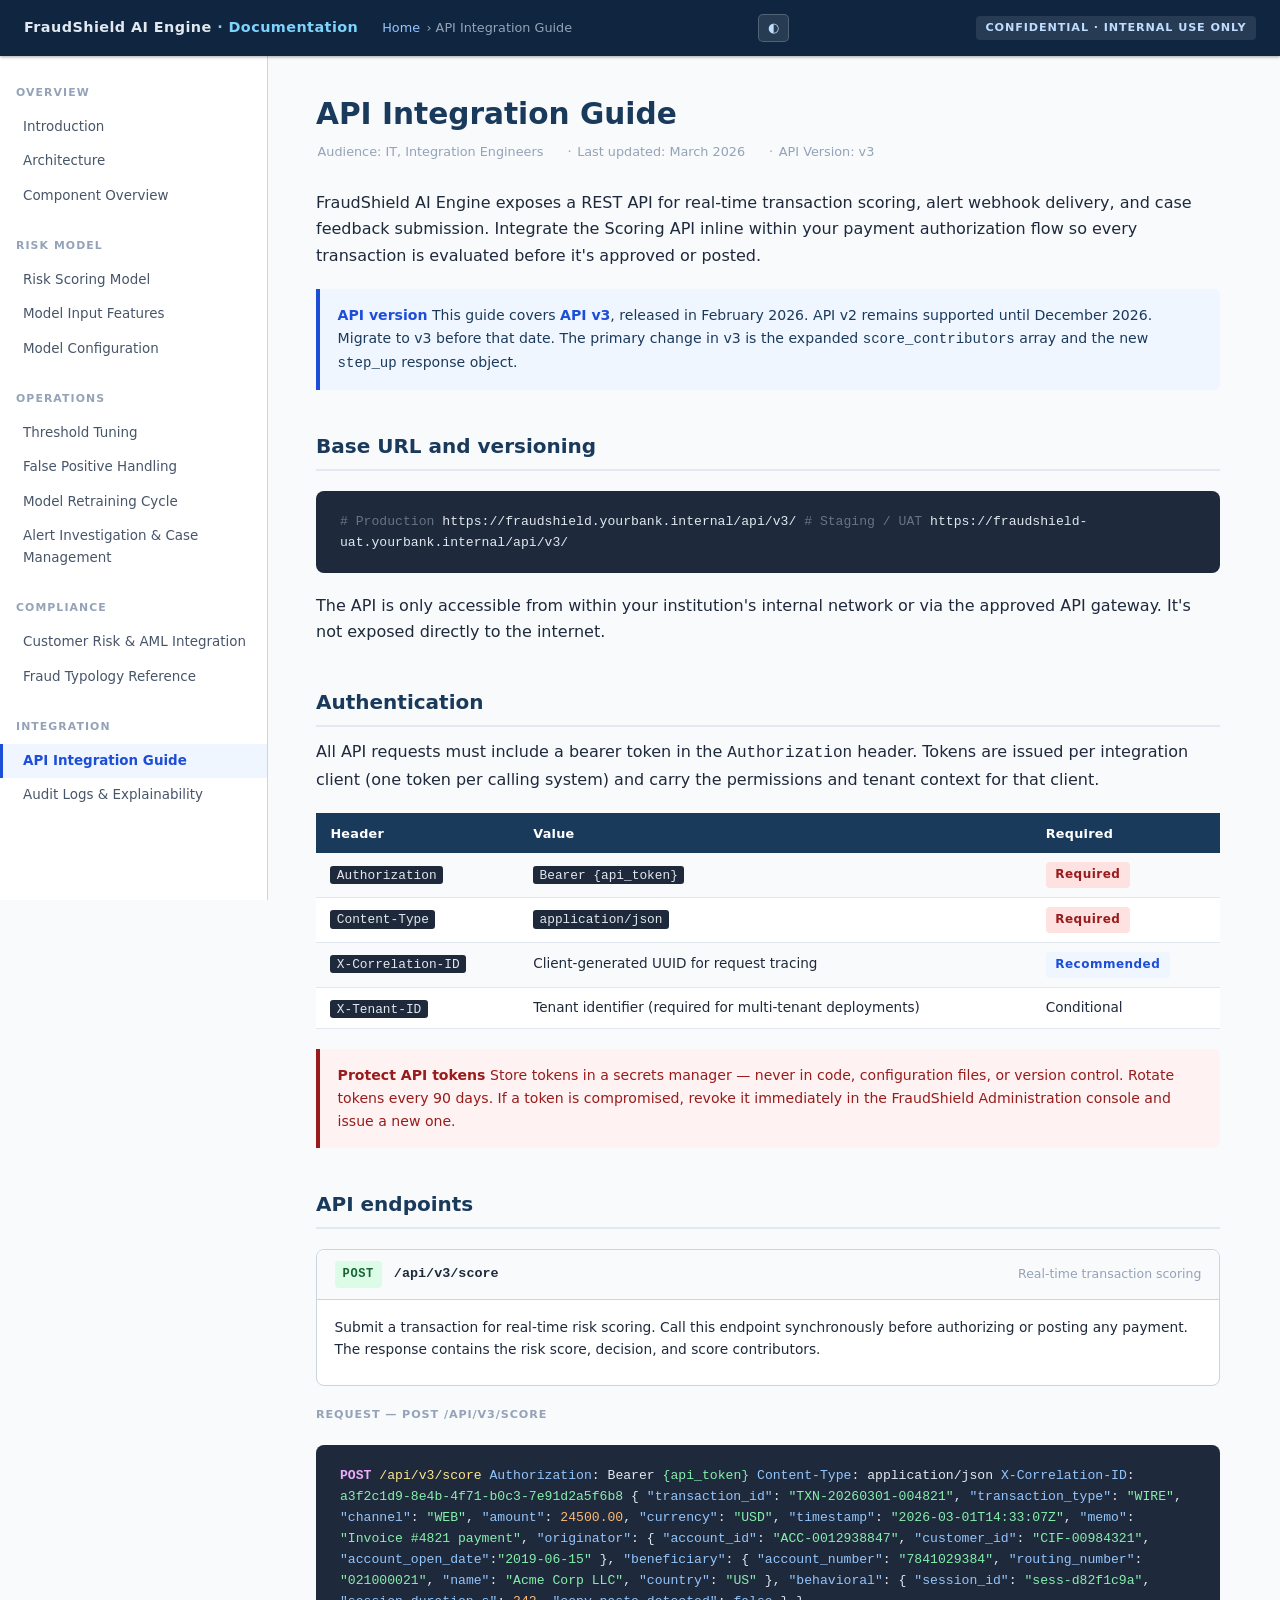
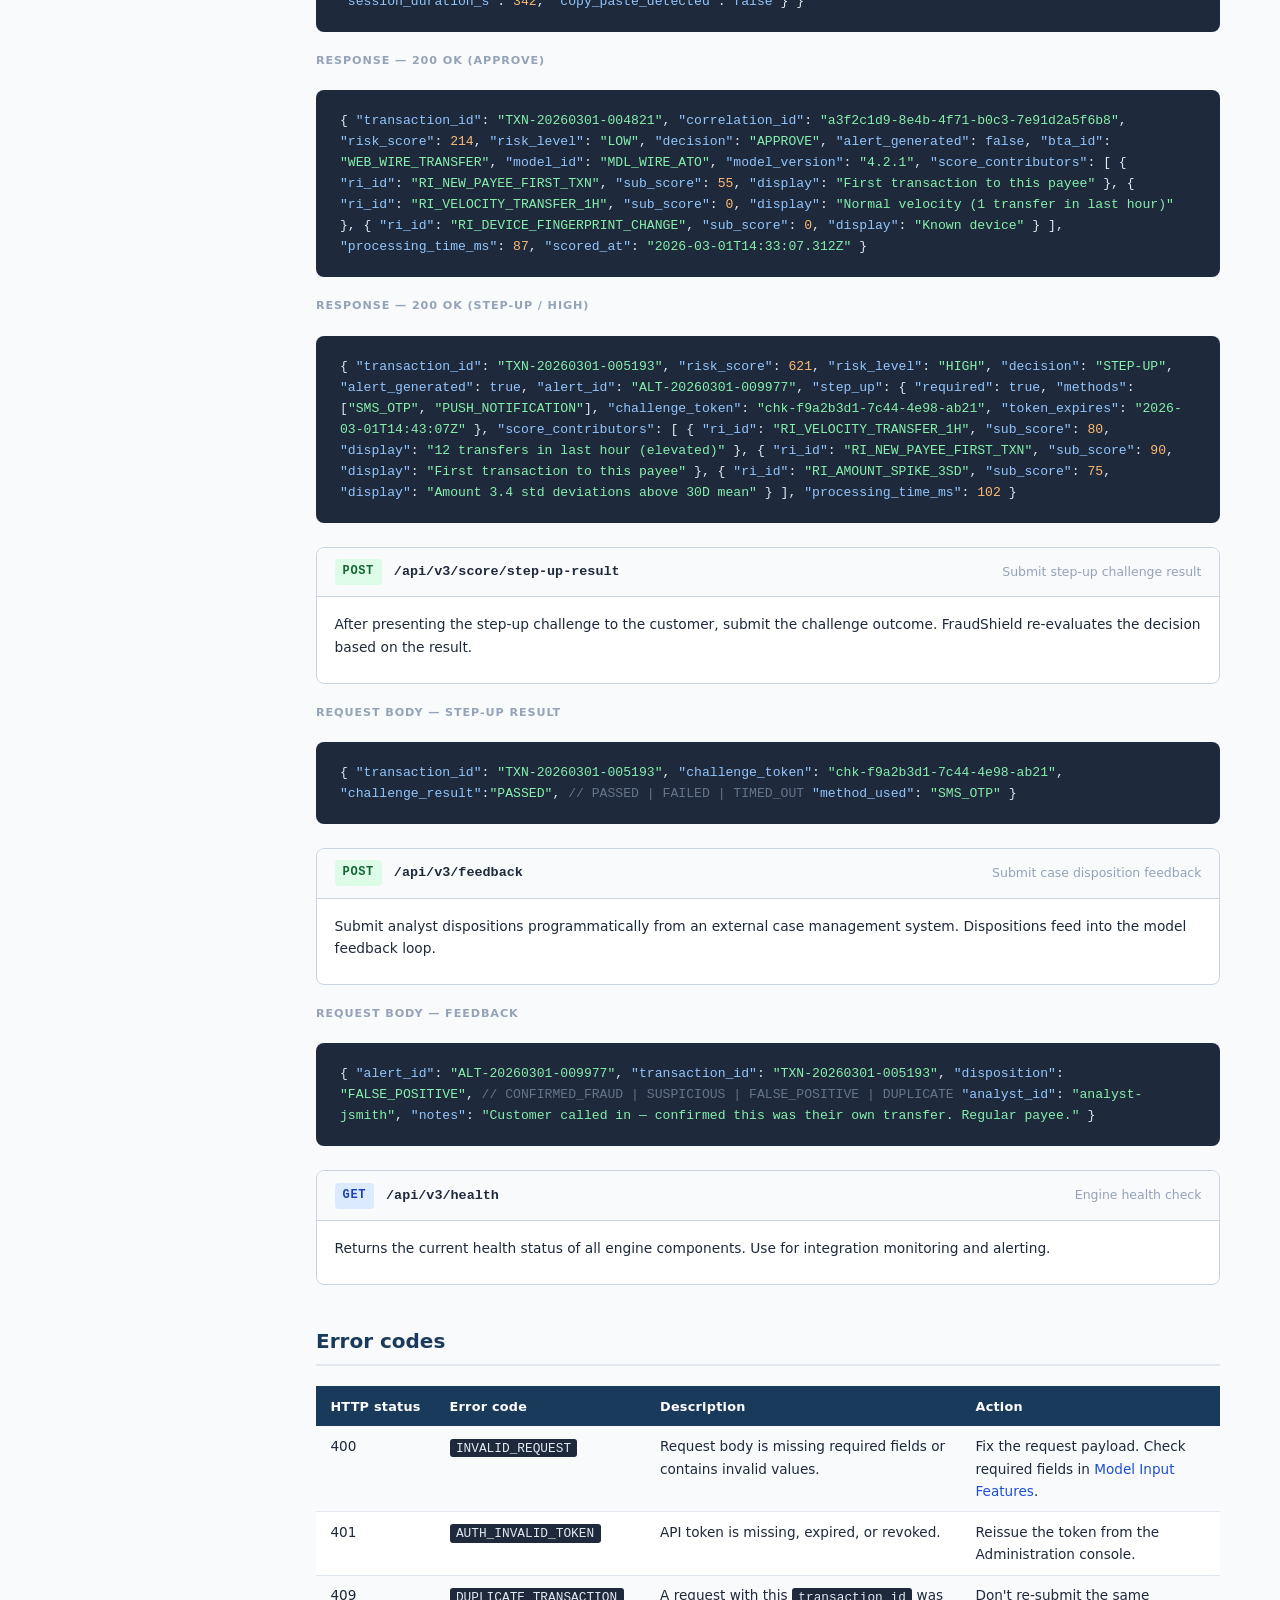
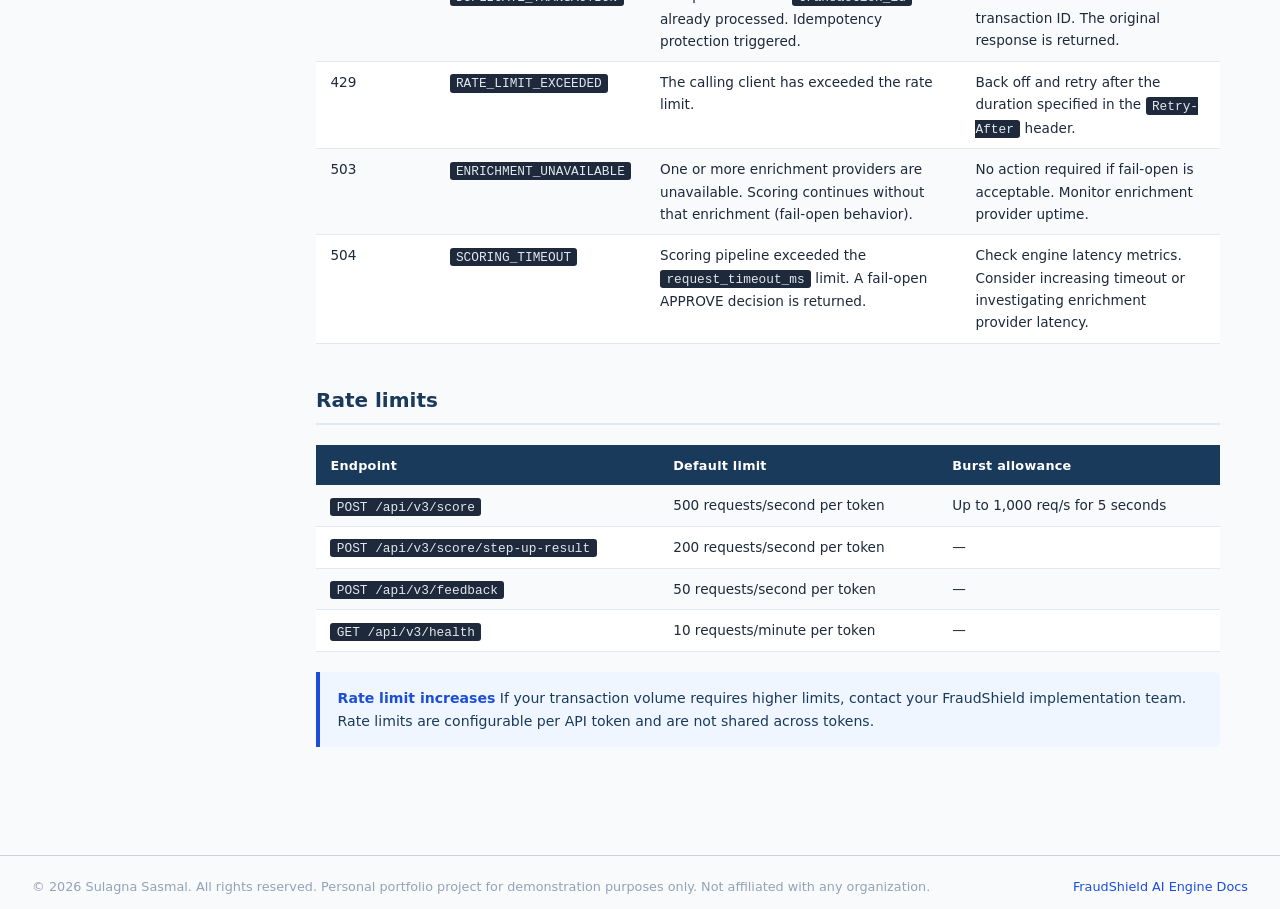
==== commit ede4c3f1: "feat: add footer to all 12 pages with dynamic year and legal notice - Footer CSS added to assets/sty" ====
--- a/api-integration.html
+++ b/api-integration.html
@@ -371,6 +371,11 @@
   </div>
 
 </main>
+<footer class="doc-footer">
+  <span>&copy; <span id="footer-yr"></span> Sulagna Sasmal. All rights reserved. Personal portfolio project for demonstration purposes only. Not affiliated with any organization.</span>
+  <span><a href="index.html">FraudShield AI Engine Docs</a></span>
+</footer>
+<script>var e=document.getElementById("footer-yr");if(e)e.textContent=new Date().getFullYear();</script>
 <script>(function(){var btn=document.getElementById("theme-toggle");if(!btn)return;function upd(){btn.textContent=document.documentElement.getAttribute("data-theme")==="dark"?"☀":"◐";}upd();btn.addEventListener("click",function(){var n=document.documentElement.getAttribute("data-theme")==="dark"?"light":"dark";document.documentElement.setAttribute("data-theme",n);localStorage.setItem("theme",n);upd();});})()</script>
 </body>
 </html>
--- a/assets/style.css
+++ b/assets/style.css
@@ -513,3 +513,19 @@
 }
 .theme-toggle:hover { background: rgba(255,255,255,0.18); }
 
+
+/* Footer */
+.doc-footer {
+  margin-top: 3rem;
+  padding: 1.25rem 2rem;
+  border-top: 1px solid var(--border);
+  font-size: 0.8rem;
+  color: var(--text-muted);
+  display: flex;
+  flex-wrap: wrap;
+  gap: 0.5rem;
+  justify-content: space-between;
+  align-items: center;
+}
+.doc-footer a { color: var(--accent); text-decoration: none; }
+.doc-footer a:hover { text-decoration: underline; }
